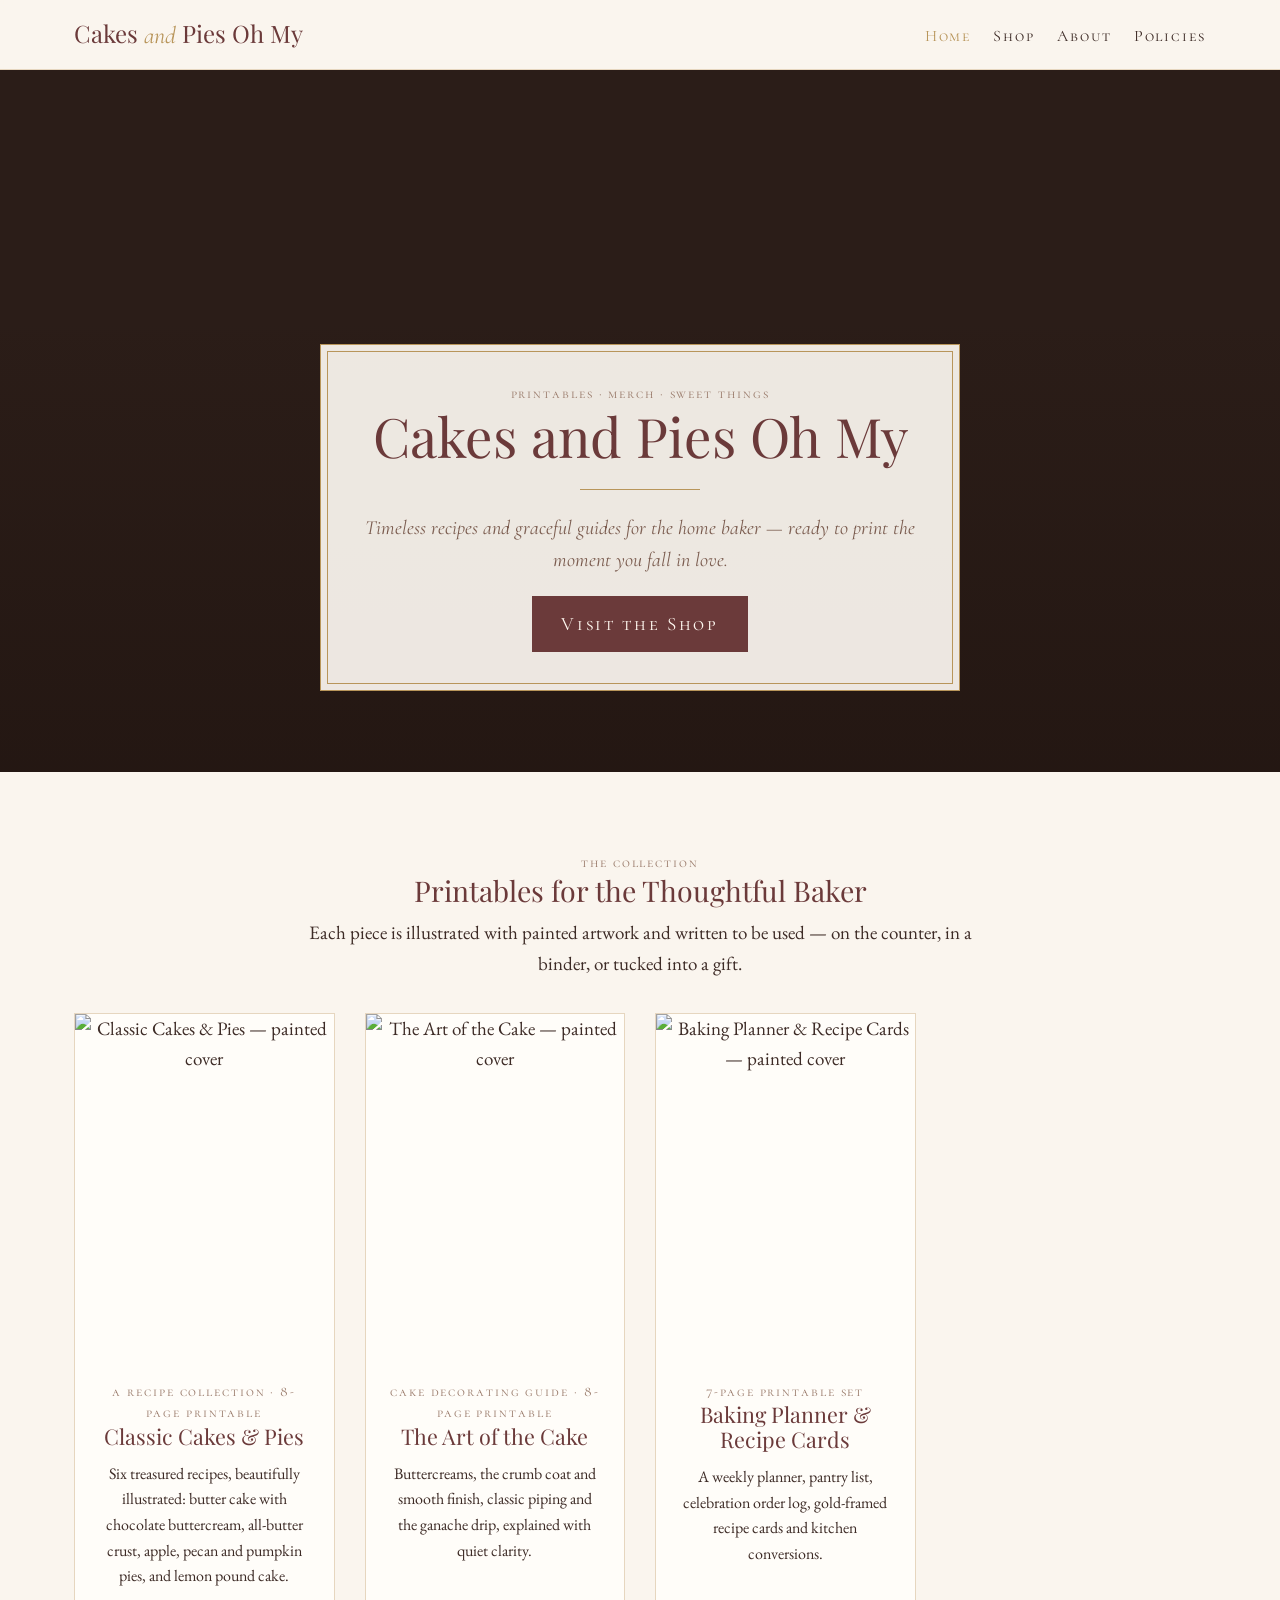
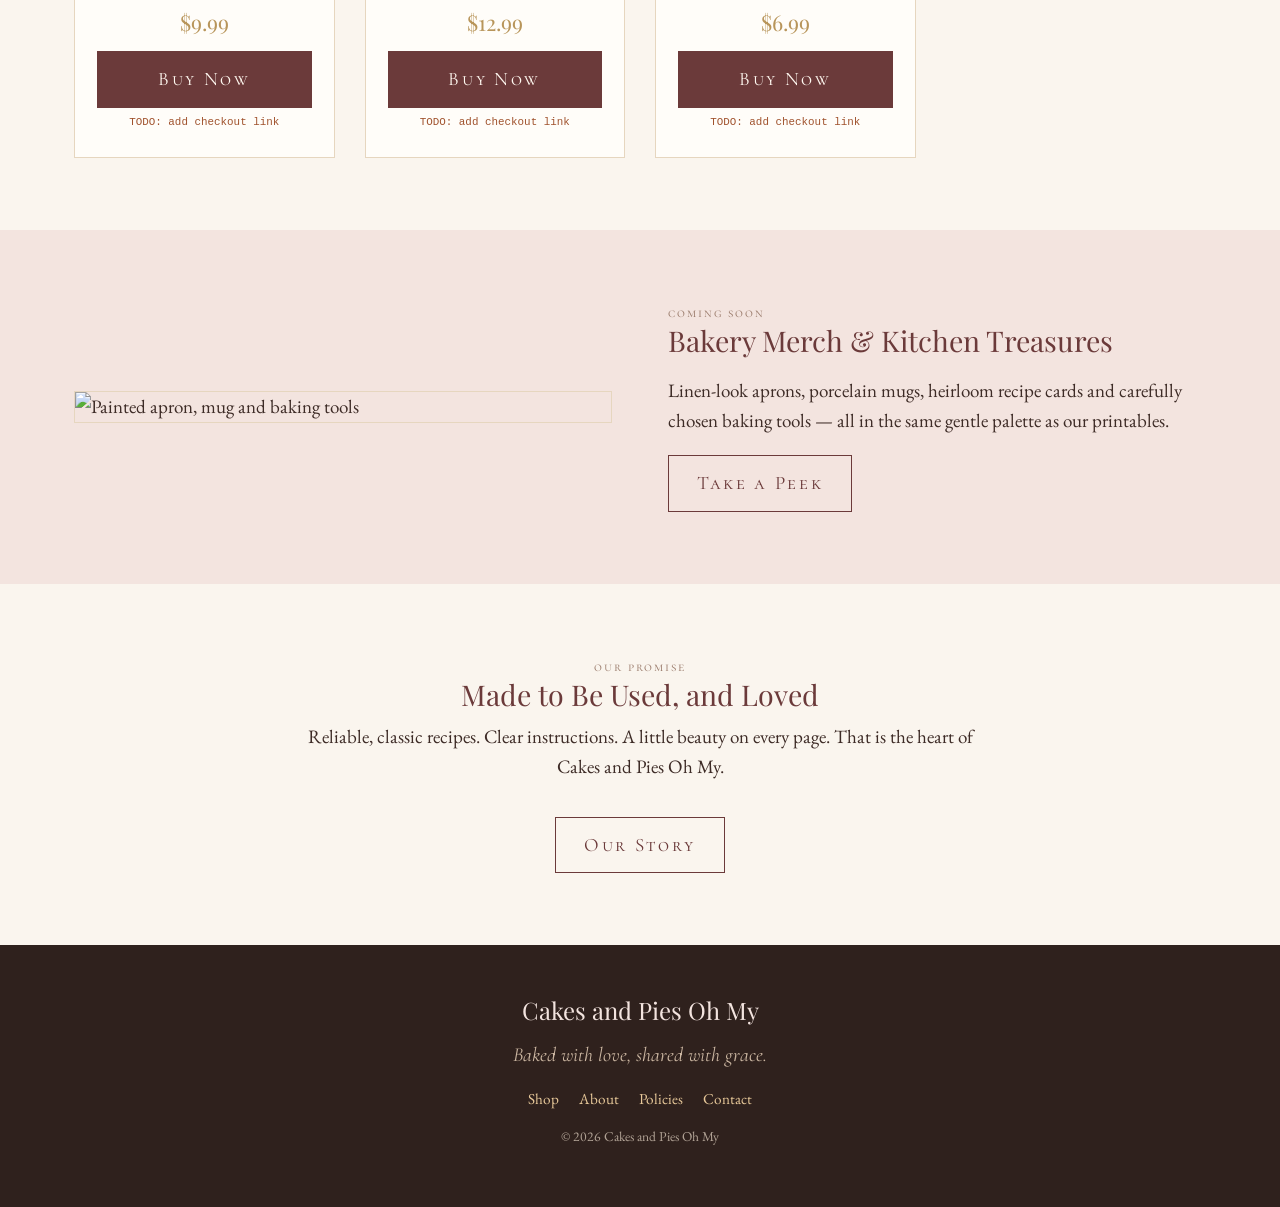
==== index.html @ 868a87a5 "Add files via upload" ====
<!doctype html><html lang="en"><head><meta charset="utf-8"><meta name="viewport" content="width=device-width,initial-scale=1">
<title>Home · Cakes and Pies Oh My</title><meta name="description" content="Elegant printable recipe collections, cake decorating guides and baking planners from Cakes and Pies Oh My.">
<link rel="preconnect" href="https://fonts.googleapis.com"><link rel="preconnect" href="https://fonts.gstatic.com" crossorigin>
<link href="https://fonts.googleapis.com/css2?family=Cormorant+Garamond:ital,wght@0,400;0,600;1,400&family=Cormorant+SC:wght@500&family=EB+Garamond:wght@400;500&family=Playfair+Display&display=swap" rel="stylesheet">
<link rel="stylesheet" href="style.css"></head><body>
<header><div class="nav"><a class="brand" href="index.html">Cakes <em>and</em> Pies Oh My</a><ul><li><a href="index.html" class=on>Home</a></li><li><a href="shop.html">Shop</a></li><li><a href="about.html">About</a></li><li><a href="policies.html">Policies</a></li></ul></div></header><main><div class="hero"><div class="plate"><div class="sc">Printables · Merch · Sweet Things</div><h1>Cakes and Pies Oh My</h1><hr class="rule"><p class="it">Timeless recipes and graceful guides for the home baker — ready to print the moment you fall in love.</p><a class="btn" href="shop.html">Visit the Shop</a></div></div>
<section class="center"><img class="vig" src="img/vignette.jpg" alt=""><div class="sc">The Collection</div><h2>Printables for the Thoughtful Baker</h2><p class="lead">Each piece is illustrated with painted artwork and written to be used — on the counter, in a binder, or tucked into a gift.</p>
<div class="grid"><article class="card"><img src="img/recipes.jpg" alt="Classic Cakes &amp; Pies — painted cover" loading="lazy"><div class="body"><div class="sc">A Recipe Collection · 8-page printable</div><h3>Classic Cakes &amp; Pies</h3><p>Six treasured recipes, beautifully illustrated: butter cake with chocolate buttercream, all-butter crust, apple, pecan and pumpkin pies, and lemon pound cake.</p><div class="price">$9.99</div><a class="btn todo" href="#TODO-checkout-recipes" data-todo="Replace with Payhip/Gumroad checkout link">Buy Now</a><span class="todo-tag">TODO: add checkout link</span></div></article><article class="card"><img src="img/decorating.jpg" alt="The Art of the Cake — painted cover" loading="lazy"><div class="body"><div class="sc">Cake Decorating Guide · 8-page printable</div><h3>The Art of the Cake</h3><p>Buttercreams, the crumb coat and smooth finish, classic piping and the ganache drip, explained with quiet clarity.</p><div class="price">$12.99</div><a class="btn todo" href="#TODO-checkout-decorating" data-todo="Replace with Payhip/Gumroad checkout link">Buy Now</a><span class="todo-tag">TODO: add checkout link</span></div></article><article class="card"><img src="img/planner.jpg" alt="Baking Planner &amp; Recipe Cards — painted cover" loading="lazy"><div class="body"><div class="sc">7-page printable set</div><h3>Baking Planner &amp; Recipe Cards</h3><p>A weekly planner, pantry list, celebration order log, gold-framed recipe cards and kitchen conversions.</p><div class="price">$6.99</div><a class="btn todo" href="#TODO-checkout-planner" data-todo="Replace with Payhip/Gumroad checkout link">Buy Now</a><span class="todo-tag">TODO: add checkout link</span></div></article></div></section>
<section class="band"><div class="split"><img src="img/merch.jpg" alt="Painted apron, mug and baking tools"><div><div class="sc">Coming Soon</div><h2>Bakery Merch &amp; Kitchen Treasures</h2><p>Linen-look aprons, porcelain mugs, heirloom recipe cards and carefully chosen baking tools — all in the same gentle palette as our printables.</p><a class="btn ghost" href="shop.html#merch">Take a Peek</a></div></div></section>
<section class="center"><div class="sc">Our Promise</div><h2>Made to Be Used, and Loved</h2><p class="lead">Reliable, classic recipes. Clear instructions. A little beauty on every page. That is the heart of Cakes and Pies Oh My.</p><a class="btn ghost" href="about.html">Our Story</a></section></main><footer><span class="brand">Cakes and Pies Oh My</span><div class="it" style="color:#cdb8a3">Baked with love, shared with grace.</div><p><a href="shop.html">Shop</a><a href="about.html">About</a><a href="policies.html">Policies</a><a href="mailto:hello@example.com">Contact</a></p>
<!-- TODO: replace hello@example.com with the store email everywhere -->
<p style="font-size:.85rem;opacity:.7">© 2026 Cakes and Pies Oh My</p></footer></body></html>
---- style.css ----
:root{--rose:#6b3a3a;--gold:#b8955a;--cream:#faf5ee;--ink:#3d2b26;--sage:#8a9a7e;--blush:#f3e4df}
*{box-sizing:border-box}html{scroll-behavior:smooth}
body{margin:0;background:var(--cream);color:var(--ink);font-family:'EB Garamond',Georgia,serif;font-size:19px;line-height:1.6}
img{max-width:100%;display:block}
h1,h2,h3{font-family:'Playfair Display',Georgia,serif;font-weight:400;color:var(--rose);line-height:1.15;margin:0 0 .4em}
.sc{font-family:'Cormorant SC','Cormorant Garamond',serif;letter-spacing:.14em;color:#9a7b6b;font-size:.85rem;text-transform:lowercase}
.it{font-family:'Cormorant Garamond',serif;font-style:italic;font-size:1.25rem;color:#7a5b4e}
a{color:var(--rose)}
header{position:sticky;top:0;z-index:10;background:rgba(250,245,238,.95);backdrop-filter:blur(6px);border-bottom:1px solid #e6d6bf}
.nav{max-width:1180px;margin:auto;display:flex;align-items:center;justify-content:space-between;padding:14px 24px;gap:16px;flex-wrap:wrap}
.brand{font-family:'Playfair Display',serif;font-size:1.5rem;color:var(--rose);text-decoration:none;white-space:nowrap}
.brand em{font-family:'Cormorant Garamond',serif;color:var(--gold)}
.nav ul{list-style:none;margin:0;padding:0;display:flex;gap:22px;flex-wrap:wrap}
.nav ul a{text-decoration:none;font-family:'Cormorant SC',serif;letter-spacing:.12em;color:var(--ink);font-size:1rem}
.nav ul a:hover,.nav ul a.on{color:var(--gold)}
.hero{position:relative;min-height:min(78vh,720px);display:flex;align-items:flex-end;background:#2b1d18 url(img/hero.jpg) center/cover}
.hero:after{content:"";position:absolute;inset:0;background:linear-gradient(180deg,rgba(0,0,0,0) 35%,rgba(30,18,14,.55))}
.plate{position:relative;z-index:1;margin:0 auto 9vh;max-width:640px;width:calc(100% - 40px);background:rgba(250,245,238,.94);border:1px solid var(--gold);outline:1px solid var(--gold);outline-offset:-8px;padding:38px 36px;text-align:center}
.plate h1{font-size:clamp(2.1rem,5vw,3.4rem)}
.btn{display:inline-block;background:var(--rose);color:#fff8f0;text-decoration:none;font-family:'Cormorant SC',serif;letter-spacing:.14em;padding:12px 28px;border:1px solid var(--rose);transition:.2s}
.btn:hover{background:transparent;color:var(--rose)}
.btn.ghost{background:transparent;color:var(--rose)}
.btn.todo{position:relative}
.todo-tag{display:block;font-family:monospace;font-size:.68rem;letter-spacing:0;color:#a0522d;margin-top:6px}
section{max-width:1180px;margin:auto;padding:72px 24px}
.center{text-align:center}.lead{max-width:680px;margin:0 auto 34px}
.rule{width:120px;height:1px;background:var(--gold);margin:14px auto 22px;border:0}
.vig{max-width:560px;margin:0 auto 8px;mix-blend-mode:multiply}
.grid{display:grid;grid-template-columns:repeat(auto-fill,minmax(250px,1fr));gap:30px}
.card{background:#fffdf9;border:1px solid #e6d6bf;display:flex;flex-direction:column;transition:transform .25s,box-shadow .25s}
.card:hover{transform:translateY(-4px);box-shadow:0 14px 30px rgba(107,58,58,.12)}
.card img{aspect-ratio:3/4;object-fit:cover;width:100%}
.card.wide img{aspect-ratio:4/3}
.card .body{padding:22px 22px 26px;display:flex;flex-direction:column;flex:1}
.card h3{font-size:1.35rem}.card p{font-size:1rem;margin:.2em 0 1em;flex:1}
.price{font-family:'Playfair Display',serif;font-size:1.35rem;color:var(--gold);margin-bottom:12px}
.price s{color:#aa9a90;font-size:1rem;margin-left:6px}
.soon{position:relative}.soon .ribbon{position:absolute;top:16px;left:16px;background:rgba(250,245,238,.95);border:1px solid var(--gold);padding:4px 12px}
.split{display:grid;grid-template-columns:1fr 1fr;gap:56px;align-items:center}
.split img{border:1px solid #e6d6bf}
.band{background:var(--blush);max-width:none}.band>div{max-width:1180px;margin:auto;padding:0 24px}
.pagehead{padding:64px 24px 10px;text-align:center}
.pagehead h1{font-size:clamp(2.2rem,5vw,3.2rem)}
.prose{max-width:760px;margin:auto}.prose h2{font-size:1.6rem;margin-top:1.6em}
.prose .box{border:1px solid var(--gold);padding:18px 22px;background:#fffdf9}
footer{background:#2f211d;color:#e8d9c8;text-align:center;padding:46px 24px;font-size:.95rem}
footer a{color:#e8c99a;text-decoration:none;margin:0 10px}
footer .brand{color:#f3e4df;display:block;margin-bottom:10px}
@media(max-width:760px){body{font-size:17px}.split{grid-template-columns:1fr;gap:28px}.nav{justify-content:center}.nav ul{gap:14px;justify-content:center}section{padding:52px 18px}.hero{min-height:0;padding-top:46vw}.plate{margin-bottom:28px}.plate{padding:28px 22px}}
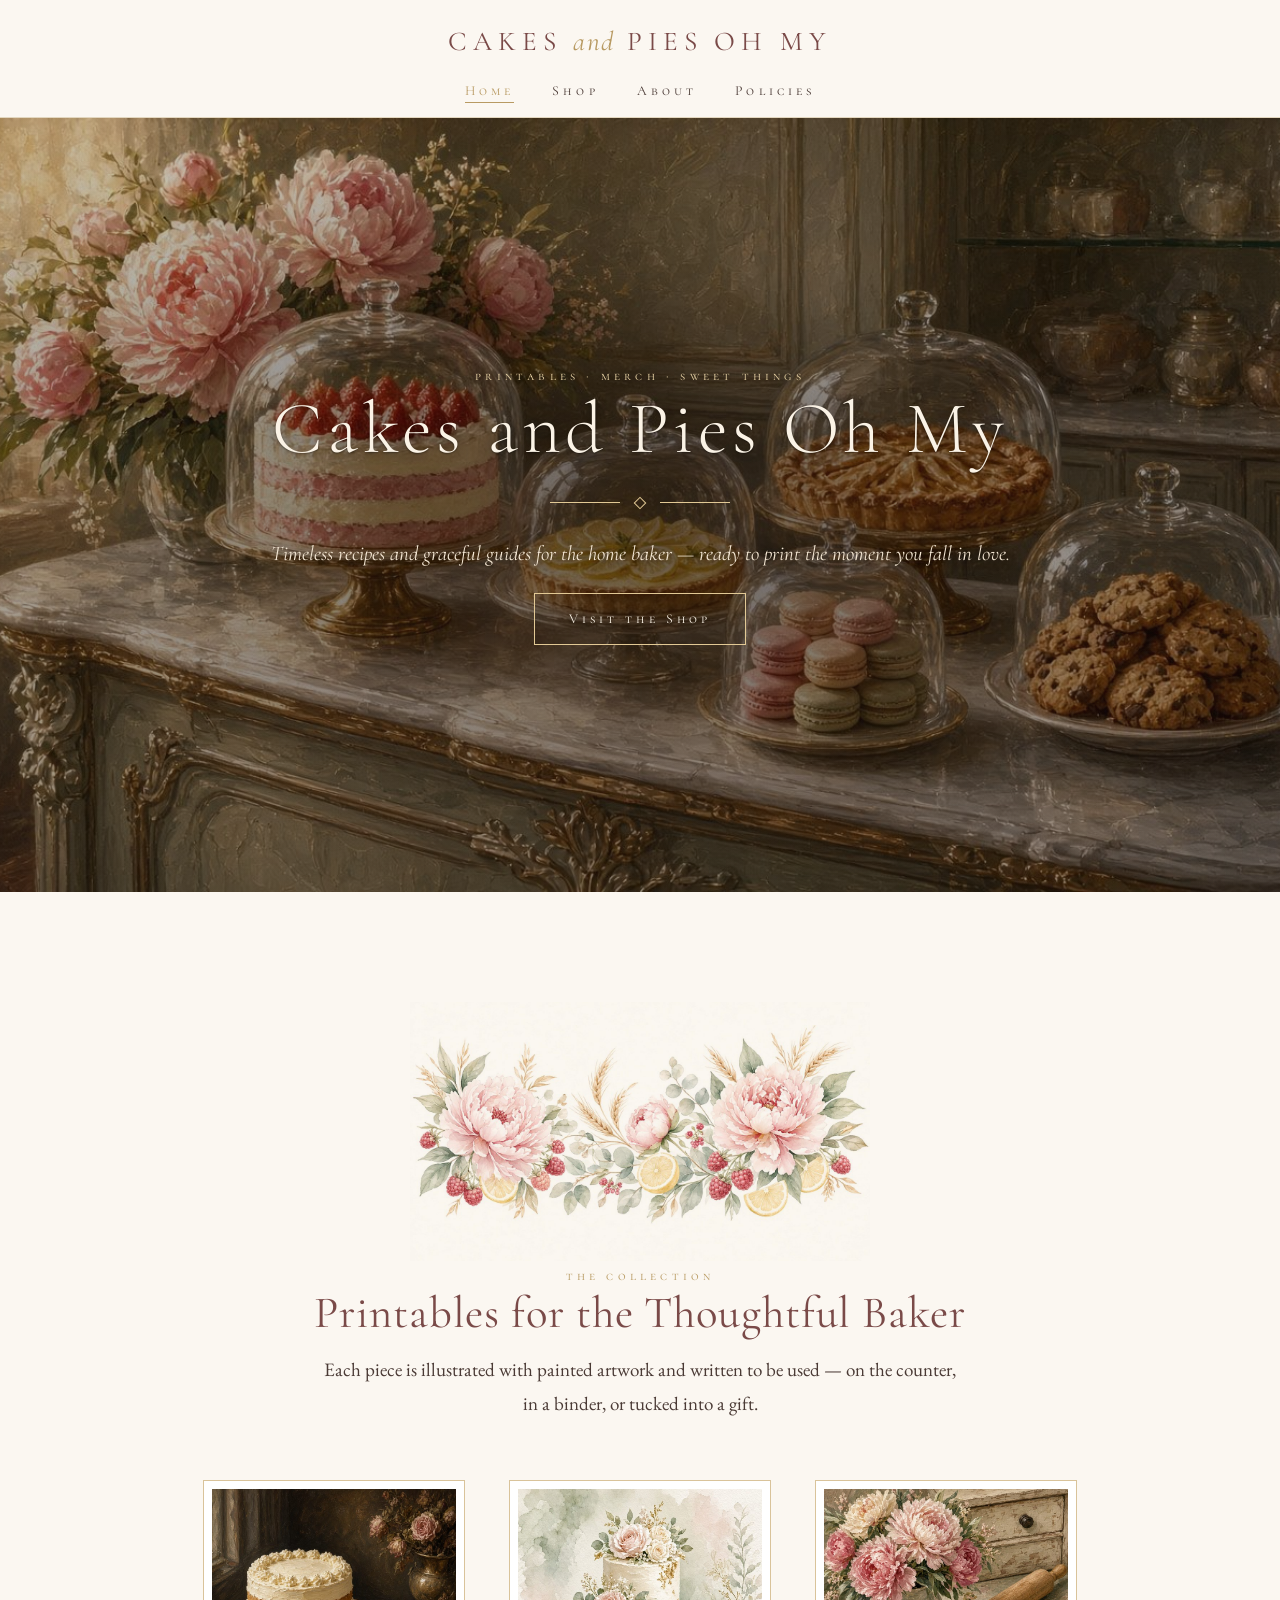
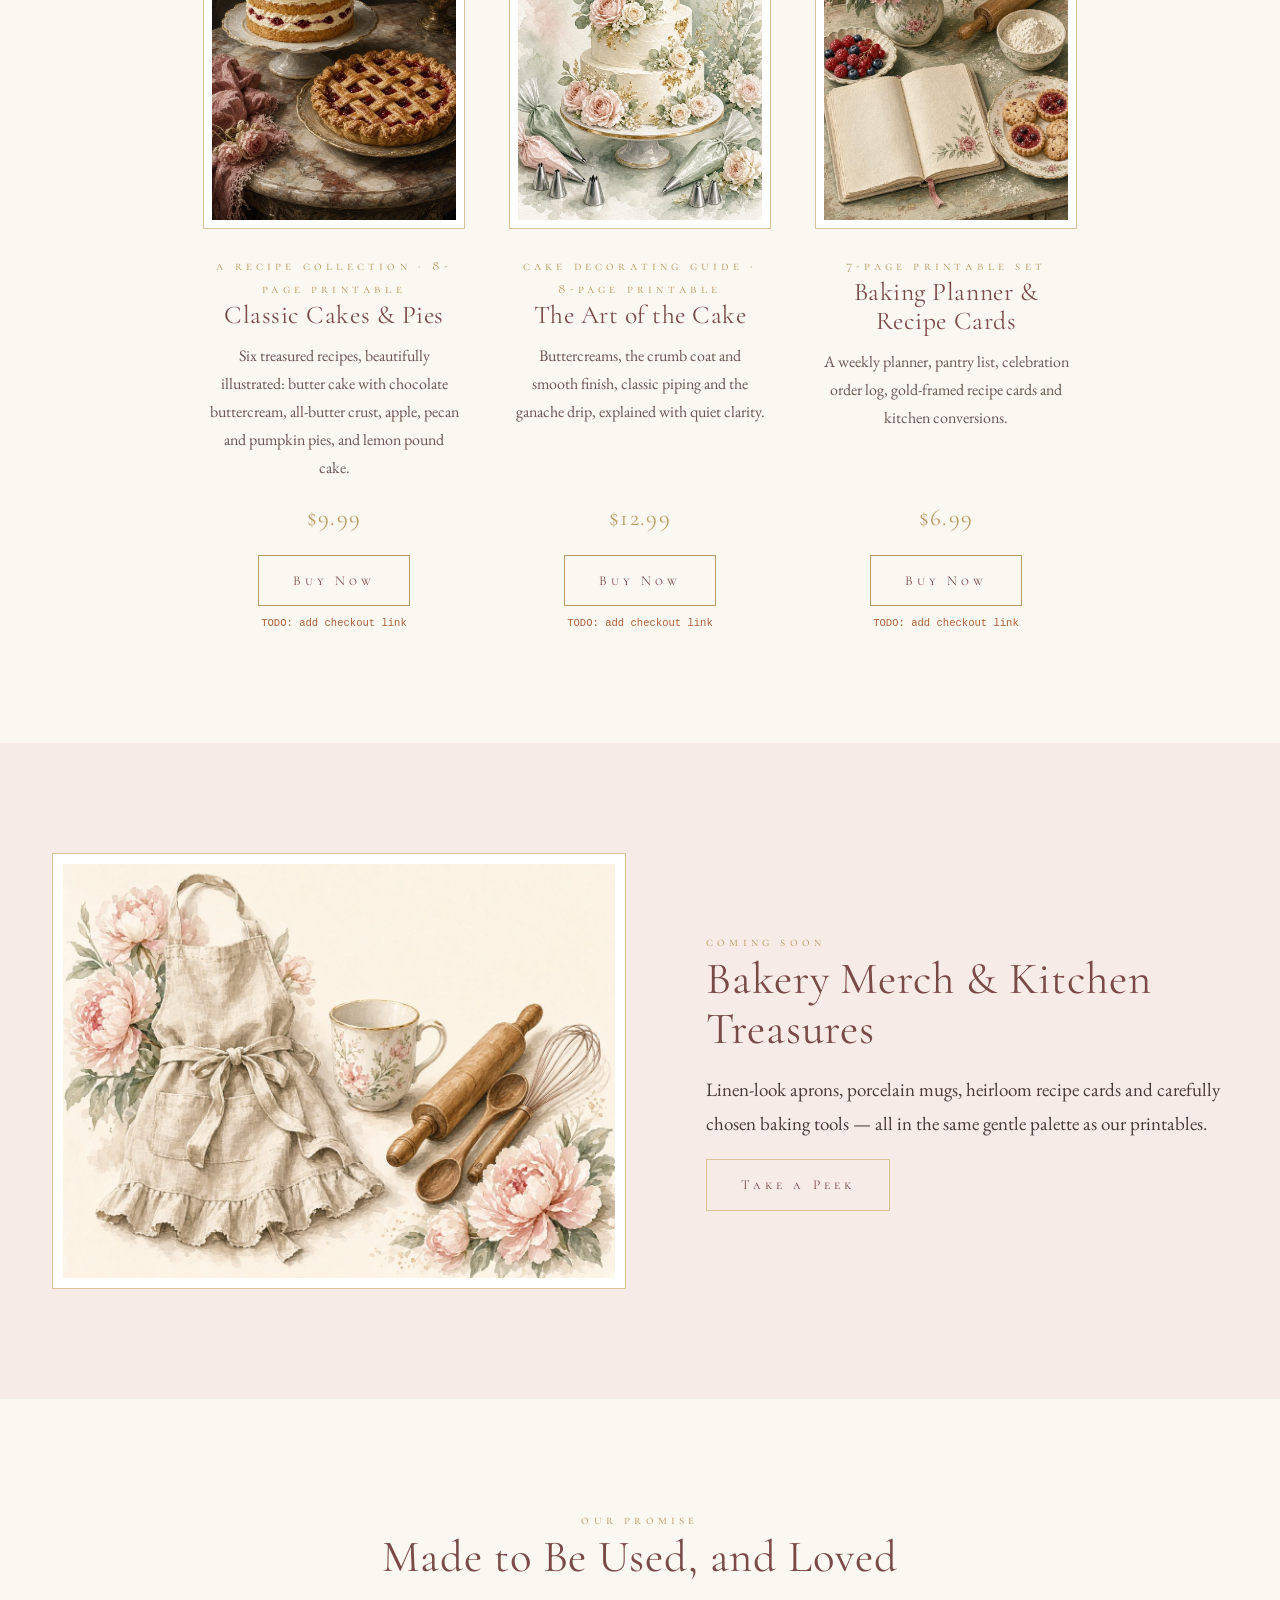
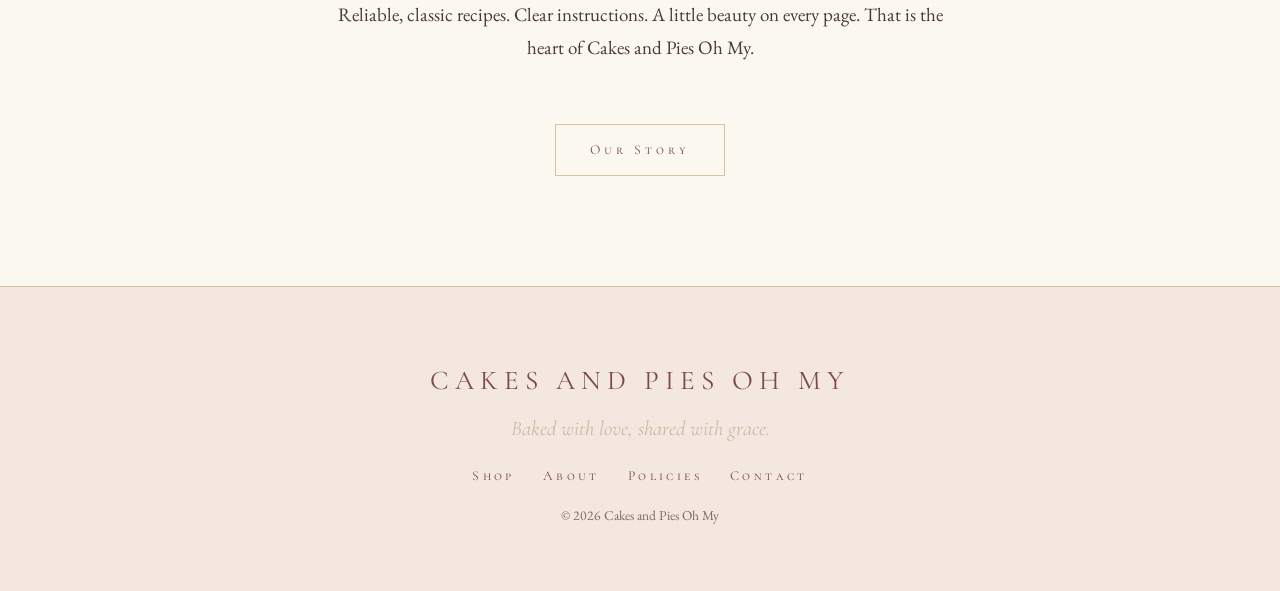
==== commit 019133b8: "Add share banners" ====
--- a/index.html
+++ b/index.html
@@ -1,5 +1,18 @@
 <!doctype html><html lang="en"><head><meta charset="utf-8"><meta name="viewport" content="width=device-width,initial-scale=1">
-<title>Home · Cakes and Pies Oh My</title><meta name="description" content="Elegant printable recipe collections, cake decorating guides and baking planners from Cakes and Pies Oh My.">
+<title>Home · Cakes and Pies Oh My</title>
+<!-- OG:BEGIN -->
+<meta name="description" content="Bakery printables, painted greeting cards, ruffle aprons and cozy kitchen goods from Cakes and Pies Oh My.">
+<meta property="og:type" content="website">
+<meta property="og:title" content="Home · Cakes and Pies Oh My">
+<meta property="og:description" content="Bakery printables, painted greeting cards, ruffle aprons and cozy kitchen goods from Cakes and Pies Oh My.">
+<meta property="og:url" content="https://lulumoons.github.io/cakes-and-pies-oh-my/">
+<meta property="og:image" content="https://lulumoons.github.io/cakes-and-pies-oh-my/img/og-banner.jpg">
+<meta property="og:image:width" content="1200"><meta property="og:image:height" content="630">
+<meta name="twitter:card" content="summary_large_image">
+<meta name="twitter:title" content="Home · Cakes and Pies Oh My">
+<meta name="twitter:description" content="Bakery printables, painted greeting cards, ruffle aprons and cozy kitchen goods from Cakes and Pies Oh My.">
+<meta name="twitter:image" content="https://lulumoons.github.io/cakes-and-pies-oh-my/img/og-banner.jpg">
+<!-- OG:END -->
 <link rel="preconnect" href="https://fonts.googleapis.com"><link rel="preconnect" href="https://fonts.gstatic.com" crossorigin>
 <link href="https://fonts.googleapis.com/css2?family=Cormorant+Garamond:ital,wght@0,400;0,600;1,400&family=Cormorant+SC:wght@500&family=EB+Garamond:wght@400;500&family=Playfair+Display&display=swap" rel="stylesheet">
 <link rel="stylesheet" href="style.css"></head><body>
--- a/style.css
+++ b/style.css
@@ -1,49 +1,73 @@
-:root{--rose:#6b3a3a;--gold:#b8955a;--cream:#faf5ee;--ink:#3d2b26;--sage:#8a9a7e;--blush:#f3e4df}
+:root{--rose:#7a4a48;--gold:#b89a62;--gold-l:#d9c39a;--cream:#fbf7f1;--ink:#4a3a35;--blush:#f6ebe6}
 *{box-sizing:border-box}html{scroll-behavior:smooth}
-body{margin:0;background:var(--cream);color:var(--ink);font-family:'EB Garamond',Georgia,serif;font-size:19px;line-height:1.6}
+body{margin:0;background:var(--cream);color:var(--ink);font-family:'EB Garamond',Georgia,serif;font-size:19px;line-height:1.75;font-weight:400}
 img{max-width:100%;display:block}
-h1,h2,h3{font-family:'Playfair Display',Georgia,serif;font-weight:400;color:var(--rose);line-height:1.15;margin:0 0 .4em}
-.sc{font-family:'Cormorant SC','Cormorant Garamond',serif;letter-spacing:.14em;color:#9a7b6b;font-size:.85rem;text-transform:lowercase}
-.it{font-family:'Cormorant Garamond',serif;font-style:italic;font-size:1.25rem;color:#7a5b4e}
+h1,h2,h3{font-family:'Cormorant Garamond','Playfair Display',serif;font-weight:400;color:var(--rose);line-height:1.12;margin:0 0 .35em;letter-spacing:.02em}
+h2{font-size:clamp(2rem,3.6vw,2.8rem)}
+.sc{font-family:'Cormorant SC',serif;letter-spacing:.32em;color:var(--gold);font-size:.82rem;text-transform:lowercase}
+.it{font-family:'Cormorant Garamond',serif;font-style:italic;font-size:1.3rem;color:#8a6b60;font-weight:400}
 a{color:var(--rose)}
-header{position:sticky;top:0;z-index:10;background:rgba(250,245,238,.95);backdrop-filter:blur(6px);border-bottom:1px solid #e6d6bf}
-.nav{max-width:1180px;margin:auto;display:flex;align-items:center;justify-content:space-between;padding:14px 24px;gap:16px;flex-wrap:wrap}
-.brand{font-family:'Playfair Display',serif;font-size:1.5rem;color:var(--rose);text-decoration:none;white-space:nowrap}
-.brand em{font-family:'Cormorant Garamond',serif;color:var(--gold)}
-.nav ul{list-style:none;margin:0;padding:0;display:flex;gap:22px;flex-wrap:wrap}
-.nav ul a{text-decoration:none;font-family:'Cormorant SC',serif;letter-spacing:.12em;color:var(--ink);font-size:1rem}
-.nav ul a:hover,.nav ul a.on{color:var(--gold)}
-.hero{position:relative;min-height:min(78vh,720px);display:flex;align-items:flex-end;background:#2b1d18 url(img/hero.jpg) center/cover}
-.hero:after{content:"";position:absolute;inset:0;background:linear-gradient(180deg,rgba(0,0,0,0) 35%,rgba(30,18,14,.55))}
-.plate{position:relative;z-index:1;margin:0 auto 9vh;max-width:640px;width:calc(100% - 40px);background:rgba(250,245,238,.94);border:1px solid var(--gold);outline:1px solid var(--gold);outline-offset:-8px;padding:38px 36px;text-align:center}
-.plate h1{font-size:clamp(2.1rem,5vw,3.4rem)}
-.btn{display:inline-block;background:var(--rose);color:#fff8f0;text-decoration:none;font-family:'Cormorant SC',serif;letter-spacing:.14em;padding:12px 28px;border:1px solid var(--rose);transition:.2s}
-.btn:hover{background:transparent;color:var(--rose)}
-.btn.ghost{background:transparent;color:var(--rose)}
-.btn.todo{position:relative}
-.todo-tag{display:block;font-family:monospace;font-size:.68rem;letter-spacing:0;color:#a0522d;margin-top:6px}
-section{max-width:1180px;margin:auto;padding:72px 24px}
-.center{text-align:center}.lead{max-width:680px;margin:0 auto 34px}
-.rule{width:120px;height:1px;background:var(--gold);margin:14px auto 22px;border:0}
-.vig{max-width:560px;margin:0 auto 8px;mix-blend-mode:multiply}
-.grid{display:grid;grid-template-columns:repeat(auto-fill,minmax(250px,1fr));gap:30px}
-.card{background:#fffdf9;border:1px solid #e6d6bf;display:flex;flex-direction:column;transition:transform .25s,box-shadow .25s}
-.card:hover{transform:translateY(-4px);box-shadow:0 14px 30px rgba(107,58,58,.12)}
-.card img{aspect-ratio:3/4;object-fit:cover;width:100%}
+header{position:sticky;top:0;z-index:10;background:rgba(251,247,241,.96);backdrop-filter:blur(8px);border-bottom:1px solid rgba(184,154,98,.35)}
+.nav{max-width:1240px;margin:auto;display:flex;flex-direction:column;align-items:center;padding:18px 24px 12px;gap:6px}
+.brand{font-family:'Cormorant Garamond',serif;font-size:1.7rem;letter-spacing:.22em;text-transform:uppercase;color:var(--rose);text-decoration:none;white-space:nowrap;font-weight:400}
+.brand em{font-style:italic;text-transform:lowercase;letter-spacing:.05em;color:var(--gold)}
+.nav ul{list-style:none;margin:0;padding:0;display:flex;gap:38px;flex-wrap:wrap;justify-content:center}
+.nav ul a{text-decoration:none;font-family:'Cormorant SC',serif;letter-spacing:.3em;color:var(--ink);font-size:.86rem;padding-bottom:3px;border-bottom:1px solid transparent}
+.nav ul a:hover,.nav ul a.on{color:var(--gold);border-bottom-color:var(--gold)}
+.hero{position:relative;min-height:min(86vh,820px);display:flex;align-items:center;justify-content:center;background:#3a2a22 url(img/hero.jpg) center 40%/cover}
+.hero:after{content:"";position:absolute;inset:0;background:radial-gradient(ellipse at center,rgba(251,247,241,.0) 0%,rgba(40,25,20,.15) 55%,rgba(30,18,14,.5) 100%),linear-gradient(180deg,rgba(30,18,14,.1),rgba(30,18,14,.35))}
+.plate{position:relative;z-index:1;text-align:center;max-width:720px;padding:50px 56px;background:rgba(251,247,241,.82);backdrop-filter:blur(2px);margin:0 20px}
+.plate:before,.plate:after{content:"";position:absolute;inset:10px;border:1px solid var(--gold-l);pointer-events:none}
+.plate:after{inset:14px;border-color:rgba(184,154,98,.35)}
+.plate h1{font-size:clamp(2.6rem,6vw,4.6rem);letter-spacing:.06em;font-weight:300}
+.btn{display:inline-block;background:transparent;color:var(--rose);text-decoration:none;font-family:'Cormorant SC',serif;letter-spacing:.3em;font-size:.85rem;padding:13px 34px;border:1px solid var(--gold);transition:.35s}
+.btn:hover{background:var(--rose);border-color:var(--rose);color:var(--cream)}
+.btn.ghost{border-color:var(--gold-l)}
+.todo-tag{display:block;font-family:monospace;font-size:.66rem;letter-spacing:0;color:#b0603a;margin-top:8px}
+section{max-width:1240px;margin:auto;padding:110px 32px}
+.center{text-align:center}.lead{max-width:640px;margin:0 auto 60px}
+.rule{border:0;height:14px;width:180px;margin:18px auto 26px;background:linear-gradient(var(--gold),var(--gold)) left center/70px 1px no-repeat,linear-gradient(var(--gold),var(--gold)) right center/70px 1px no-repeat;position:relative}
+.rule:after{content:"";position:absolute;left:50%;top:50%;width:7px;height:7px;border:1px solid var(--gold);transform:translate(-50%,-50%) rotate(45deg)}
+.vig{max-width:460px;margin:0 auto 4px;mix-blend-mode:multiply;opacity:.9}
+.grid{display:grid;grid-template-columns:repeat(auto-fit,minmax(220px,262px));justify-content:center;gap:64px 44px}
+.card{display:flex;flex-direction:column;text-align:center;background:none;border:0}
+.card img{aspect-ratio:3/4;object-fit:cover;width:100%;padding:8px;border:1px solid var(--gold-l);background:#fff;transition:transform .6s ease}
+.card:hover img{transform:scale(1.015)}
 .card.wide img{aspect-ratio:4/3}
-.card .body{padding:22px 22px 26px;display:flex;flex-direction:column;flex:1}
-.card h3{font-size:1.35rem}.card p{font-size:1rem;margin:.2em 0 1em;flex:1}
-.price{font-family:'Playfair Display',serif;font-size:1.35rem;color:var(--gold);margin-bottom:12px}
-.price s{color:#aa9a90;font-size:1rem;margin-left:6px}
-.soon{position:relative}.soon .ribbon{position:absolute;top:16px;left:16px;background:rgba(250,245,238,.95);border:1px solid var(--gold);padding:4px 12px}
-.split{display:grid;grid-template-columns:1fr 1fr;gap:56px;align-items:center}
-.split img{border:1px solid #e6d6bf}
-.band{background:var(--blush);max-width:none}.band>div{max-width:1180px;margin:auto;padding:0 24px}
-.pagehead{padding:64px 24px 10px;text-align:center}
-.pagehead h1{font-size:clamp(2.2rem,5vw,3.2rem)}
-.prose{max-width:760px;margin:auto}.prose h2{font-size:1.6rem;margin-top:1.6em}
-.prose .box{border:1px solid var(--gold);padding:18px 22px;background:#fffdf9}
-footer{background:#2f211d;color:#e8d9c8;text-align:center;padding:46px 24px;font-size:.95rem}
-footer a{color:#e8c99a;text-decoration:none;margin:0 10px}
-footer .brand{color:#f3e4df;display:block;margin-bottom:10px}
-@media(max-width:760px){body{font-size:17px}.split{grid-template-columns:1fr;gap:28px}.nav{justify-content:center}.nav ul{gap:14px;justify-content:center}section{padding:52px 18px}.hero{min-height:0;padding-top:46vw}.plate{margin-bottom:28px}.plate{padding:28px 22px}}
+.card .body{padding:26px 6px 0;display:flex;flex-direction:column;flex:1;align-items:center}
+.card h3{font-size:1.6rem}.card p{font-size:1rem;margin:.2em 0 1em;flex:1;color:#6a5750;max-width:34ch}
+.price{font-family:'Cormorant Garamond',serif;font-size:1.45rem;color:var(--gold);margin-bottom:16px;letter-spacing:.06em}
+.price s{color:#b5a59a;font-size:1rem;margin-left:8px}
+.soon{position:relative}.soon .ribbon{position:absolute;top:22px;left:50%;transform:translateX(-50%);background:rgba(251,247,241,.92);border:1px solid var(--gold-l);padding:3px 16px;white-space:nowrap}
+.soon img{filter:saturate(.85)}
+.split{display:grid;grid-template-columns:1.1fr 1fr;gap:80px;align-items:center}
+.split img{padding:10px;border:1px solid var(--gold-l);background:#fff}
+.band{background:var(--blush);max-width:none}.band>div{max-width:1240px;margin:auto;padding:0 32px}
+section.band{padding-left:0;padding-right:0}
+#printables>h2,#merch h2,#supplies>h2,#candy h2{text-align:center}
+#printables>p,#merch p:first-of-type,#supplies>p,#candy p:first-of-type{text-align:center;font-style:italic;font-family:'Cormorant Garamond',serif;font-size:1.2rem;color:#8a6b60;margin-bottom:56px}
+.pagehead{padding:96px 24px 0;text-align:center}
+.pagehead h1{font-size:clamp(2.6rem,5vw,4rem);font-weight:300;letter-spacing:.04em}
+.prose{max-width:720px;margin:auto}.prose h2{font-size:1.9rem;margin-top:1.8em}
+.prose .box{border-top:1px solid var(--gold-l);border-bottom:1px solid var(--gold-l);padding:22px 4px;text-align:center}
+footer{background:#f3e7df;color:var(--ink);text-align:center;padding:70px 24px 50px;font-size:.95rem;border-top:1px solid var(--gold-l)}
+footer a{color:var(--rose);text-decoration:none;margin:0 14px;font-family:'Cormorant SC',serif;letter-spacing:.25em;font-size:.85rem}
+footer .brand{display:block;margin-bottom:6px}
+@media(max-width:760px){body{font-size:17px}.split{grid-template-columns:1fr;gap:36px}.nav ul{gap:18px}.brand{font-size:1.25rem;letter-spacing:.14em}section{padding:70px 22px}.band>div{padding:0 22px}.hero{min-height:560px}.plate{padding:36px 26px}.grid{gap:56px}}
+@media(max-width:760px){.grid{grid-template-columns:minmax(0,340px)}.hero{align-items:flex-end;padding-bottom:30px}.plate{background:rgba(251,247,241,.88)}}
+@media(min-width:1000px){#printables .grid{grid-template-columns:repeat(4,minmax(0,250px));gap:56px 36px}}
+/* Hero: text directly on painting, no panel */
+.hero:after{background:radial-gradient(ellipse 60% 55% at 50% 52%,rgba(25,14,10,.55) 0%,rgba(25,14,10,.28) 55%,rgba(25,14,10,.12) 100%),linear-gradient(180deg,rgba(25,14,10,.15),rgba(25,14,10,.35))}
+.hero .plate{background:none;backdrop-filter:none;border:0;padding:20px}
+.hero .plate:before,.hero .plate:after{display:none}
+.hero .plate h1{color:#fbf3e6;text-shadow:0 2px 18px rgba(0,0,0,.55),0 1px 2px rgba(0,0,0,.4)}
+.hero .plate .sc{color:#e8d3a6;text-shadow:0 1px 6px rgba(0,0,0,.6)}
+.hero .plate .it{color:#f3e6d3;text-shadow:0 1px 10px rgba(0,0,0,.65)}
+.hero .rule{background:linear-gradient(#e2c995,#e2c995) left center/70px 1px no-repeat,linear-gradient(#e2c995,#e2c995) right center/70px 1px no-repeat}
+.hero .rule:after{border-color:#e2c995}
+.hero .btn{color:#fbf3e6;border-color:#e2c995;text-shadow:0 1px 4px rgba(0,0,0,.5);background:rgba(25,14,10,.15)}
+.hero .btn:hover{background:#fbf3e6;color:var(--rose);text-shadow:none}
+@media(max-width:760px){.hero{align-items:center;padding-bottom:0}.hero .plate{background:none}}
+.hero .plate{max-width:980px}
+@media(min-width:761px){.hero .plate h1{white-space:nowrap}}
+@media(max-width:760px){.hero .plate .sc{letter-spacing:.18em;font-size:.72rem}}
